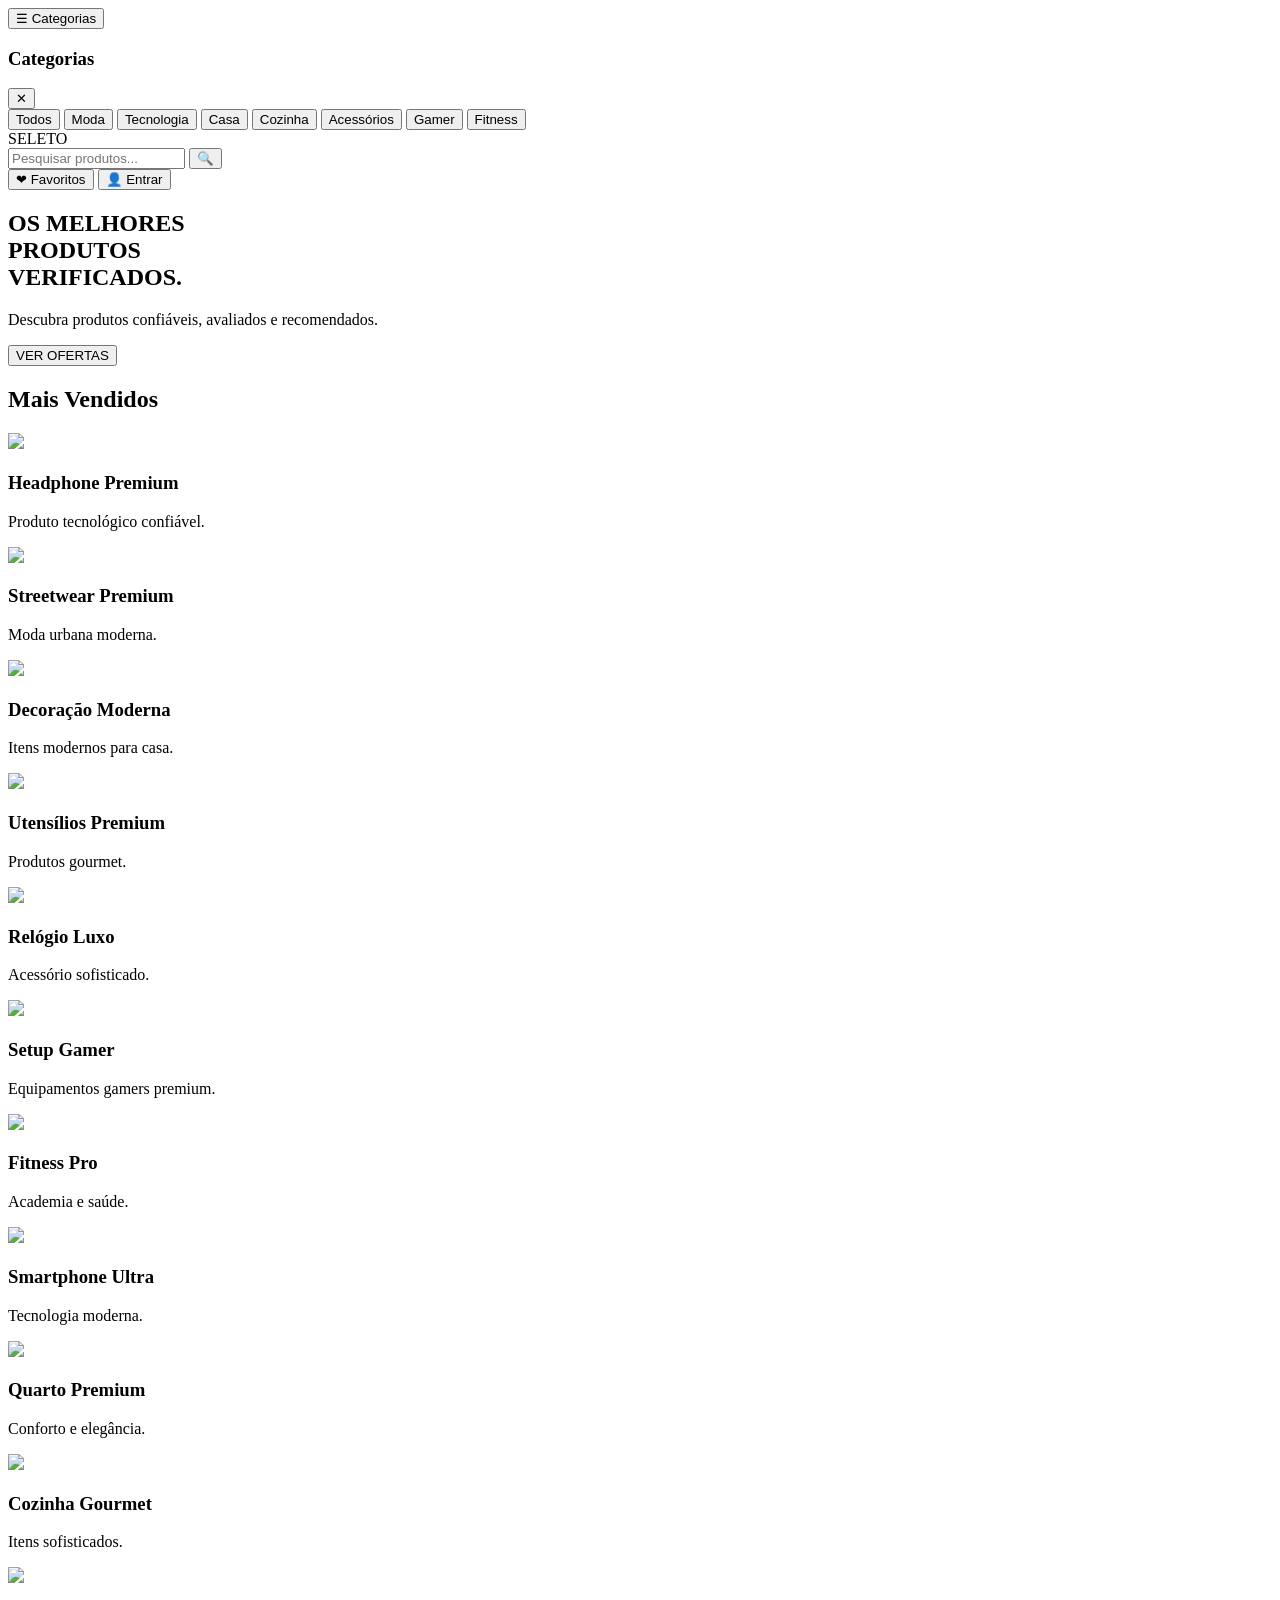
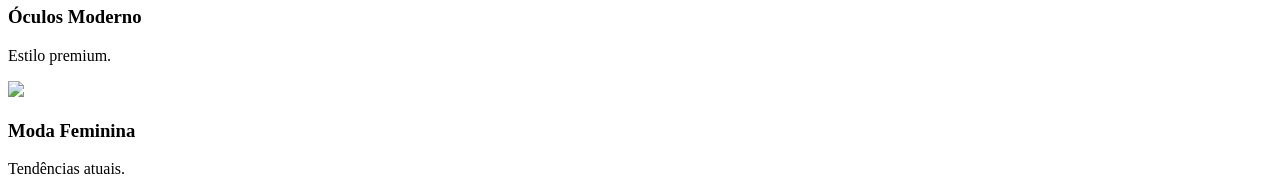
==== produtiva/index.html @ f263c17b "intial commit" ====
<!DOCTYPE html>
<html lang="pt-BR">

<head>

<meta charset="UTF-8">

<meta name="viewport" content="width=device-width, initial-scale=1.0">

<title>SELETO</title>

<link rel="stylesheet" href="style.css">

<link rel="preconnect" href="https://fonts.googleapis.com">

<link href="https://fonts.googleapis.com/css2?family=Inter:wght@300;400;500;600;700;800&display=swap" rel="stylesheet">

</head>

<body>

<!-- MENU BUTTON -->

<button class="menu-toggle" onclick="toggleSidebar()">
☰ Categorias
</button>

<!-- SIDEBAR -->

<aside class="sidebar" id="sidebar">

<div class="sidebar-header">

<h3>
Categorias
</h3>

<button class="close-sidebar" onclick="toggleSidebar()">
✕
</button>

</div>

<button onclick="filterCategory('todos')">
Todos
</button>

<button onclick="filterCategory('moda')">
Moda
</button>

<button onclick="filterCategory('tecnologia')">
Tecnologia
</button>

<button onclick="filterCategory('casa')">
Casa
</button>

<button onclick="filterCategory('cozinha')">
Cozinha
</button>

<button onclick="filterCategory('acessorios')">
Acessórios
</button>

<button onclick="filterCategory('gamer')">
Gamer
</button>

<button onclick="filterCategory('fitness')">
Fitness
</button>

</aside>

<!-- HEADER -->

<header>

<div class="topbar">

<div class="logo">
SELETO
</div>

<div class="search-box">

<input 
type="text"
placeholder="Pesquisar produtos..."
id="searchInput"
onkeyup="searchProducts()"
>

<button>
🔍
</button>

</div>

<div class="header-actions">

<button onclick="openPage('favorites-page')">
❤ Favoritos
</button>

<button onclick="openPage('login-page')">
👤 Entrar
</button>

</div>

</div>

</header>

<!-- HOME -->

<main class="main-content page active" id="home-page">

<!-- BANNER -->

<section class="banner">

<div class="banner-content">

<h1>

OS MELHORES<br>

PRODUTOS<br>

<span>
VERIFICADOS.
</span>

</h1>

<p>
Descubra produtos confiáveis, avaliados e recomendados.
</p>

<button>
VER OFERTAS
</button>

</div>

</section>

<!-- PRODUTOS -->

<section class="section">

<div class="section-header">

<h2>
Mais Vendidos
</h2>

</div>

<div class="products-grid">

<!-- 1 -->

<div class="product-card tecnologia">

<img src="https://images.unsplash.com/photo-1505740420928-5e560c06d30e?q=80&w=1200">

<h3>
Headphone Premium
</h3>

<p>
Produto tecnológico confiável.
</p>

</div>

<!-- 2 -->

<div class="product-card moda">

<img src="https://images.unsplash.com/photo-1523398002811-999ca8dec234?q=80&w=1200">

<h3>
Streetwear Premium
</h3>

<p>
Moda urbana moderna.
</p>

</div>

<!-- 3 -->

<div class="product-card casa">

<img src="https://images.unsplash.com/photo-1505693416388-ac5ce068fe85?q=80&w=1200">

<h3>
Decoração Moderna
</h3>

<p>
Itens modernos para casa.
</p>

</div>

<!-- 4 -->

<div class="product-card cozinha">

<img src="https://images.unsplash.com/photo-1516483638261-f4dbaf036963?q=80&w=1200">

<h3>
Utensílios Premium
</h3>

<p>
Produtos gourmet.
</p>

</div>

<!-- 5 -->

<div class="product-card acessorios">

<img src="https://images.unsplash.com/photo-1523170335258-f5ed11844a49?q=80&w=1200">

<h3>
Relógio Luxo
</h3>

<p>
Acessório sofisticado.
</p>

</div>

<!-- 6 -->

<div class="product-card gamer">

<img src="https://images.unsplash.com/photo-1542751371-adc38448a05e?q=80&w=1200">

<h3>
Setup Gamer
</h3>

<p>
Equipamentos gamers premium.
</p>

</div>

<!-- 7 -->

<div class="product-card fitness">

<img src="https://images.unsplash.com/photo-1517836357463-d25dfeac3438?q=80&w=1200">

<h3>
Fitness Pro
</h3>

<p>
Academia e saúde.
</p>

</div>

<!-- 8 -->

<div class="product-card tecnologia">

<img src="https://images.unsplash.com/photo-1511707171634-5f897ff02aa9?q=80&w=1200">

<h3>
Smartphone Ultra
</h3>

<p>
Tecnologia moderna.
</p>

</div>

<!-- 9 -->

<div class="product-card casa">

<img src="https://images.unsplash.com/photo-1494526585095-c41746248156?q=80&w=1200">

<h3>
Quarto Premium
</h3>

<p>
Conforto e elegância.
</p>

</div>

<!-- 10 -->

<div class="product-card cozinha">

<img src="https://images.unsplash.com/photo-1482049016688-2d3e1b311543?q=80&w=1200">

<h3>
Cozinha Gourmet
</h3>

<p>
Itens sofisticados.
</p>

</div>

<!-- 11 -->

<div class="product-card acessorios">

<img src="https://images.unsplash.com/photo-1517841905240-472988babdf9?q=80&w=1200">

<h3>
Óculos Moderno
</h3>

<p>
Estilo premium.
</p>

</div>

<!-- 12 -->

<div class="product-card moda">

<img src="https://images.unsplash.com/photo-1496747611176-843222e1e57c?q=80&w=1200">

<h3>
Moda Feminina
</h3>

<p>
Tendências atuais.
</p>

</div>

</div>

</section>

</main>

<script src="script.js"></script>

</body>

</html>
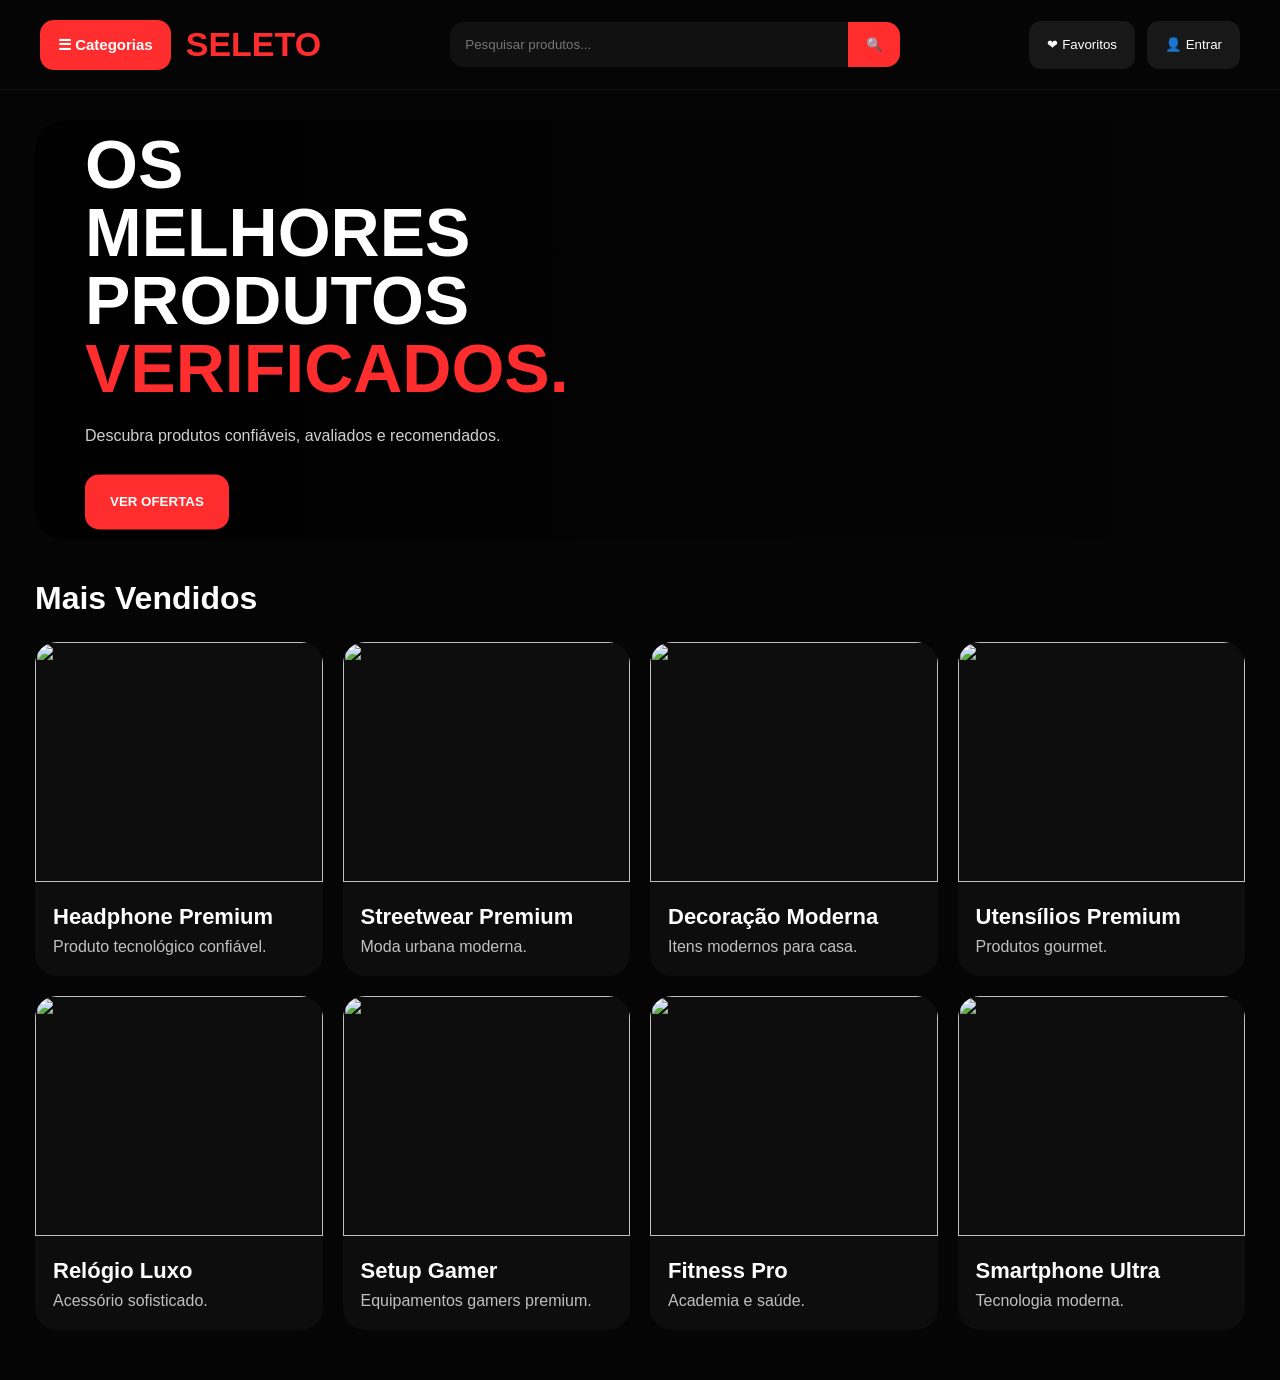
==== commit ba78e3b7: "intial commit" ====
--- a/produtiva/index.html
+++ b/produtiva/index.html
@@ -19,71 +19,77 @@
 
 <body>
 
-<!-- MENU BUTTON -->
+<!-- SIDEBAR -->
+
+<aside class="sidebar" id="sidebar">
+
+<div class="sidebar-header">
+
+<h3>
+Categorias
+</h3>
+
+<button class="close-sidebar" onclick="toggleSidebar()">
+✕
+</button>
+
+</div>
+
+<button onclick="filterCategory('todos')">
+Todos
+</button>
+
+<button onclick="filterCategory('moda')">
+Moda
+</button>
+
+<button onclick="filterCategory('tecnologia')">
+Tecnologia
+</button>
+
+<button onclick="filterCategory('casa')">
+Casa
+</button>
+
+<button onclick="filterCategory('cozinha')">
+Cozinha
+</button>
+
+<button onclick="filterCategory('acessorios')">
+Acessórios
+</button>
+
+<button onclick="filterCategory('gamer')">
+Gamer
+</button>
+
+<button onclick="filterCategory('fitness')">
+Fitness
+</button>
+
+</aside>
+
+<!-- HEADER -->
+
+<header>
+
+<div class="topbar">
+
+<!-- LEFT -->
+
+<div class="left-header">
 
 <button class="menu-toggle" onclick="toggleSidebar()">
 ☰ Categorias
 </button>
 
-<!-- SIDEBAR -->
-
-<aside class="sidebar" id="sidebar">
-
-<div class="sidebar-header">
-
-<h3>
-Categorias
-</h3>
-
-<button class="close-sidebar" onclick="toggleSidebar()">
-✕
-</button>
-
-</div>
-
-<button onclick="filterCategory('todos')">
-Todos
-</button>
-
-<button onclick="filterCategory('moda')">
-Moda
-</button>
-
-<button onclick="filterCategory('tecnologia')">
-Tecnologia
-</button>
-
-<button onclick="filterCategory('casa')">
-Casa
-</button>
-
-<button onclick="filterCategory('cozinha')">
-Cozinha
-</button>
-
-<button onclick="filterCategory('acessorios')">
-Acessórios
-</button>
-
-<button onclick="filterCategory('gamer')">
-Gamer
-</button>
-
-<button onclick="filterCategory('fitness')">
-Fitness
-</button>
-
-</aside>
-
-<!-- HEADER -->
-
-<header>
-
-<div class="topbar">
-
 <div class="logo">
 SELETO
 </div>
+
+</div>
+
+<!-- SEARCH -->
 
 <div class="search-box">
 
@@ -100,13 +106,15 @@
 
 </div>
 
+<!-- ACTIONS -->
+
 <div class="header-actions">
 
-<button onclick="openPage('favorites-page')">
+<button>
 ❤ Favoritos
 </button>
 
-<button onclick="openPage('login-page')">
+<button>
 👤 Entrar
 </button>
 
@@ -116,9 +124,9 @@
 
 </header>
 
-<!-- HOME -->
-
-<main class="main-content page active" id="home-page">
+<!-- MAIN -->
+
+<main class="main-content">
 
 <!-- BANNER -->
 
@@ -154,17 +162,13 @@
 
 <section class="section">
 
-<div class="section-header">
-
 <h2>
 Mais Vendidos
 </h2>
 
-</div>
-
 <div class="products-grid">
 
-<!-- 1 -->
+<!-- CARD -->
 
 <div class="product-card tecnologia">
 
@@ -180,7 +184,7 @@
 
 </div>
 
-<!-- 2 -->
+<!-- CARD -->
 
 <div class="product-card moda">
 
@@ -196,7 +200,7 @@
 
 </div>
 
-<!-- 3 -->
+<!-- CARD -->
 
 <div class="product-card casa">
 
@@ -212,7 +216,7 @@
 
 </div>
 
-<!-- 4 -->
+<!-- CARD -->
 
 <div class="product-card cozinha">
 
@@ -228,7 +232,7 @@
 
 </div>
 
-<!-- 5 -->
+<!-- CARD -->
 
 <div class="product-card acessorios">
 
@@ -244,7 +248,7 @@
 
 </div>
 
-<!-- 6 -->
+<!-- CARD -->
 
 <div class="product-card gamer">
 
@@ -260,7 +264,7 @@
 
 </div>
 
-<!-- 7 -->
+<!-- CARD -->
 
 <div class="product-card fitness">
 
@@ -276,7 +280,7 @@
 
 </div>
 
-<!-- 8 -->
+<!-- CARD -->
 
 <div class="product-card tecnologia">
 
@@ -292,70 +296,6 @@
 
 </div>
 
-<!-- 9 -->
-
-<div class="product-card casa">
-
-<img src="https://images.unsplash.com/photo-1494526585095-c41746248156?q=80&w=1200">
-
-<h3>
-Quarto Premium
-</h3>
-
-<p>
-Conforto e elegância.
-</p>
-
-</div>
-
-<!-- 10 -->
-
-<div class="product-card cozinha">
-
-<img src="https://images.unsplash.com/photo-1482049016688-2d3e1b311543?q=80&w=1200">
-
-<h3>
-Cozinha Gourmet
-</h3>
-
-<p>
-Itens sofisticados.
-</p>
-
-</div>
-
-<!-- 11 -->
-
-<div class="product-card acessorios">
-
-<img src="https://images.unsplash.com/photo-1517841905240-472988babdf9?q=80&w=1200">
-
-<h3>
-Óculos Moderno
-</h3>
-
-<p>
-Estilo premium.
-</p>
-
-</div>
-
-<!-- 12 -->
-
-<div class="product-card moda">
-
-<img src="https://images.unsplash.com/photo-1496747611176-843222e1e57c?q=80&w=1200">
-
-<h3>
-Moda Feminina
-</h3>
-
-<p>
-Tendências atuais.
-</p>
-
-</div>
-
 </div>
 
 </section>
--- a/produtiva/style.css
+++ b/produtiva/style.css
@@ -0,0 +1,384 @@
+*{
+margin:0;
+padding:0;
+box-sizing:border-box;
+font-family:'Inter',sans-serif;
+}
+
+body{
+background:#050505;
+color:white;
+overflow-x:hidden;
+}
+
+/* SIDEBAR */
+
+.sidebar{
+width:260px;
+height:100vh;
+
+background:#0d0d0d;
+
+padding:30px 20px;
+
+position:fixed;
+left:-300px;
+top:0;
+
+overflow:auto;
+
+transition:0.4s ease;
+
+z-index:1500;
+}
+
+.sidebar.active{
+left:0;
+}
+
+.sidebar-header{
+display:flex;
+justify-content:space-between;
+align-items:center;
+margin-bottom:25px;
+}
+
+.sidebar button{
+width:100%;
+height:52px;
+
+margin-bottom:14px;
+
+background:#181818;
+
+border:none;
+border-radius:14px;
+
+color:white;
+
+font-size:15px;
+font-weight:600;
+
+cursor:pointer;
+
+transition:0.3s;
+}
+
+.sidebar button:hover{
+background:#ff2d2d;
+}
+
+/* HEADER */
+
+header{
+position:fixed;
+top:0;
+left:0;
+right:0;
+
+height:90px;
+
+background:#050505;
+
+z-index:999;
+
+border-bottom:1px solid rgba(255,255,255,0.05);
+}
+
+.topbar{
+height:100%;
+
+padding:0 40px;
+
+display:flex;
+align-items:center;
+justify-content:space-between;
+
+gap:20px;
+}
+
+/* LEFT */
+
+.left-header{
+display:flex;
+align-items:center;
+gap:15px;
+}
+
+/* MENU BUTTON */
+
+.menu-toggle{
+height:50px;
+padding:0 18px;
+
+border:none;
+border-radius:14px;
+
+background:#ff2d2d;
+color:white;
+
+font-size:15px;
+font-weight:700;
+
+cursor:pointer;
+}
+
+/* LOGO */
+
+.logo{
+font-size:34px;
+font-weight:800;
+color:#ff2d2d;
+}
+
+/* SEARCH */
+
+.search-box{
+display:flex;
+
+width:450px;
+
+background:#111;
+
+border-radius:14px;
+
+overflow:hidden;
+}
+
+.search-box input{
+width:100%;
+
+padding:15px;
+
+background:transparent;
+
+border:none;
+outline:none;
+
+color:white;
+}
+
+.search-box button{
+width:60px;
+
+background:#ff2d2d;
+
+border:none;
+
+color:white;
+
+cursor:pointer;
+}
+
+/* ACTIONS */
+
+.header-actions{
+display:flex;
+gap:12px;
+}
+
+.header-actions button{
+height:48px;
+
+padding:0 18px;
+
+border:none;
+border-radius:12px;
+
+background:#181818;
+
+color:white;
+
+cursor:pointer;
+}
+
+/* MAIN */
+
+.main-content{
+padding-top:120px;
+padding-inline:35px;
+}
+
+/* BANNER */
+
+.banner{
+height:420px;
+
+border-radius:30px;
+
+overflow:hidden;
+
+position:relative;
+
+margin-bottom:40px;
+
+background:
+linear-gradient(to right, rgba(0,0,0,0.9), transparent),
+url('https://images.unsplash.com/photo-1512436991641-6745cdb1723f?q=80&w=1800')
+center/cover;
+}
+
+.banner-content{
+position:absolute;
+
+left:50px;
+top:50%;
+
+transform:translateY(-50%);
+
+max-width:500px;
+}
+
+.banner h1{
+font-size:68px;
+line-height:68px;
+
+margin-bottom:20px;
+}
+
+.banner span{
+color:#ff2d2d;
+}
+
+.banner p{
+color:#d0d0d0;
+
+margin-bottom:25px;
+
+line-height:1.7;
+}
+
+.banner button{
+height:55px;
+
+padding:0 25px;
+
+border:none;
+border-radius:14px;
+
+background:#ff2d2d;
+
+color:white;
+
+font-weight:700;
+
+cursor:pointer;
+}
+
+/* SECTION */
+
+.section{
+margin-bottom:50px;
+}
+
+.section h2{
+font-size:32px;
+margin-bottom:25px;
+}
+
+/* GRID */
+
+.products-grid{
+display:grid;
+
+grid-template-columns:
+repeat(auto-fit,minmax(240px,1fr));
+
+gap:20px;
+}
+
+/* CARD */
+
+.product-card{
+background:#0d0d0d;
+
+border-radius:22px;
+
+overflow:hidden;
+
+cursor:pointer;
+
+transition:0.3s;
+}
+
+.product-card:hover{
+transform:
+translateY(-5px);
+}
+
+.product-card img{
+width:100%;
+height:240px;
+
+object-fit:cover;
+}
+
+.product-card h3{
+padding:18px 18px 8px;
+
+font-size:22px;
+}
+
+.product-card p{
+padding:0 18px 20px;
+
+color:#c0c0c0;
+}
+
+/* RESPONSIVO */
+
+@media(max-width:1000px){
+
+.banner h1{
+font-size:48px;
+line-height:50px;
+}
+
+.search-box{
+width:100%;
+max-width:400px;
+}
+
+}
+
+@media(max-width:700px){
+
+.topbar{
+padding:15px 20px;
+
+flex-direction:column;
+
+height:auto;
+}
+
+.search-box{
+width:100%;
+}
+
+.main-content{
+padding-top:190px;
+padding-inline:20px;
+}
+
+.banner{
+height:500px;
+}
+
+.banner-content{
+left:30px;
+right:30px;
+
+max-width:100%;
+}
+
+.banner h1{
+font-size:40px;
+line-height:42px;
+}
+
+.left-header{
+width:100%;
+justify-content:space-between;
+}
+
+}
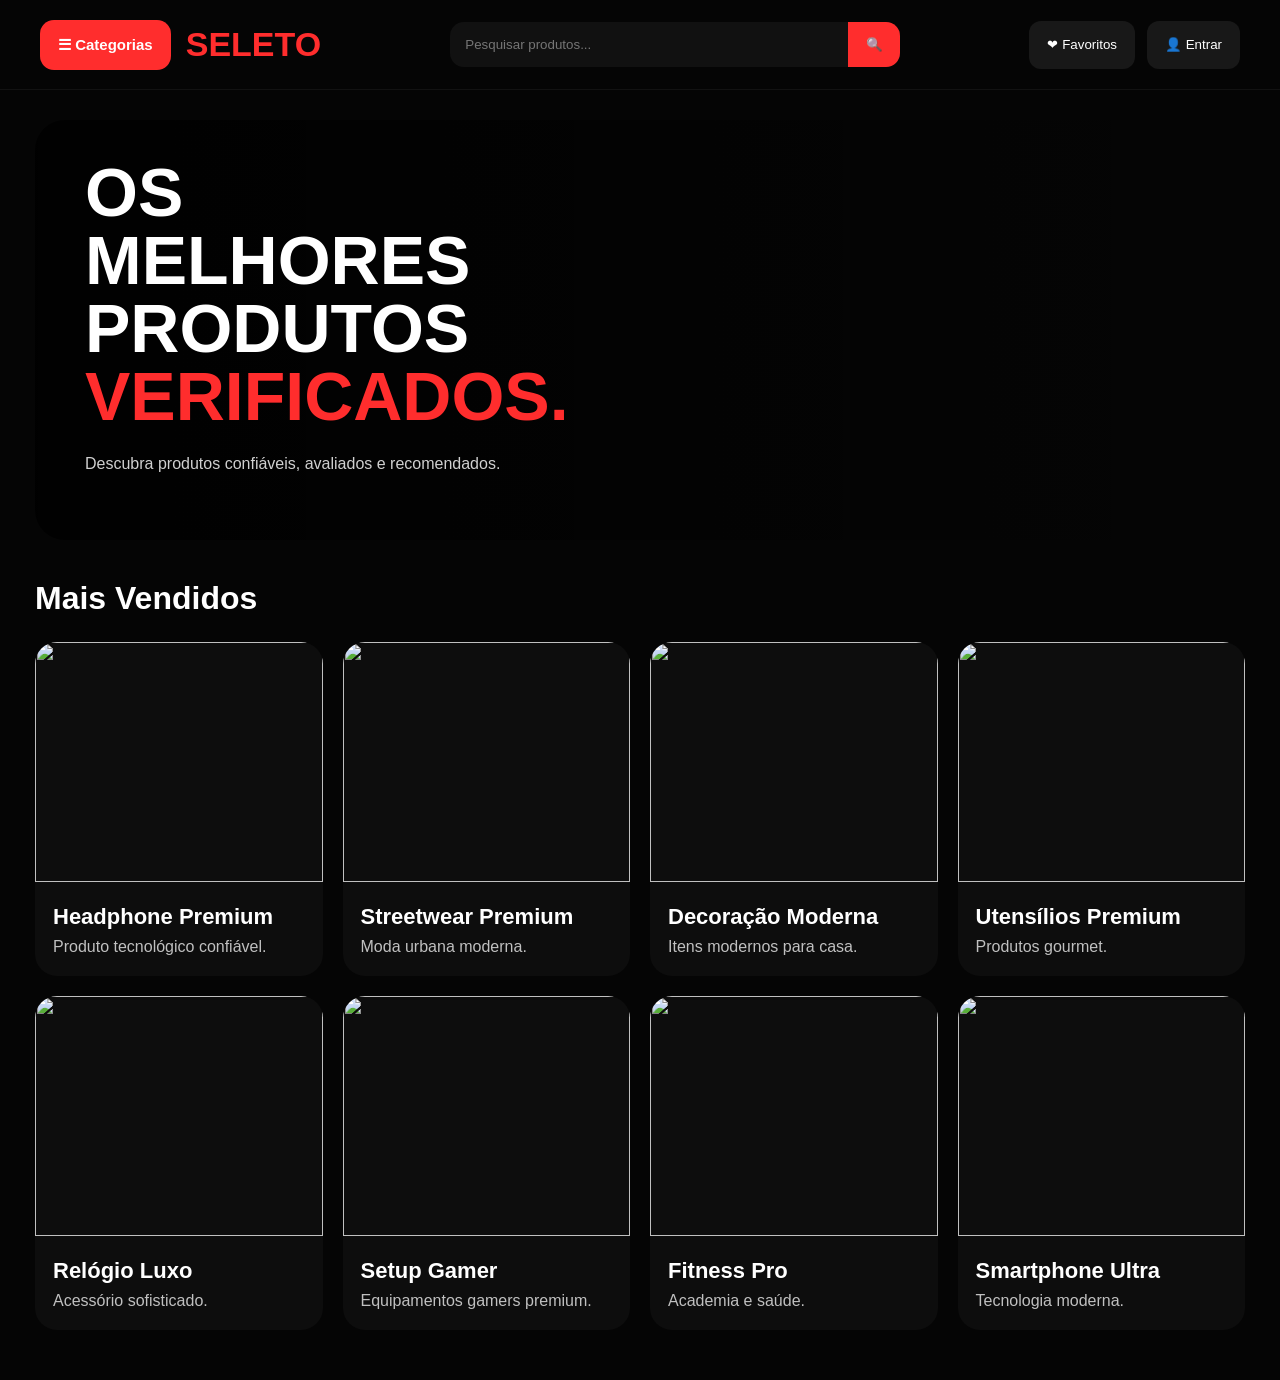
==== commit 52a79c08: "intial commit" ====
--- a/produtiva/index.html
+++ b/produtiva/index.html
@@ -150,10 +150,6 @@
 Descubra produtos confiáveis, avaliados e recomendados.
 </p>
 
-<button>
-VER OFERTAS
-</button>
-
 </div>
 
 </section>
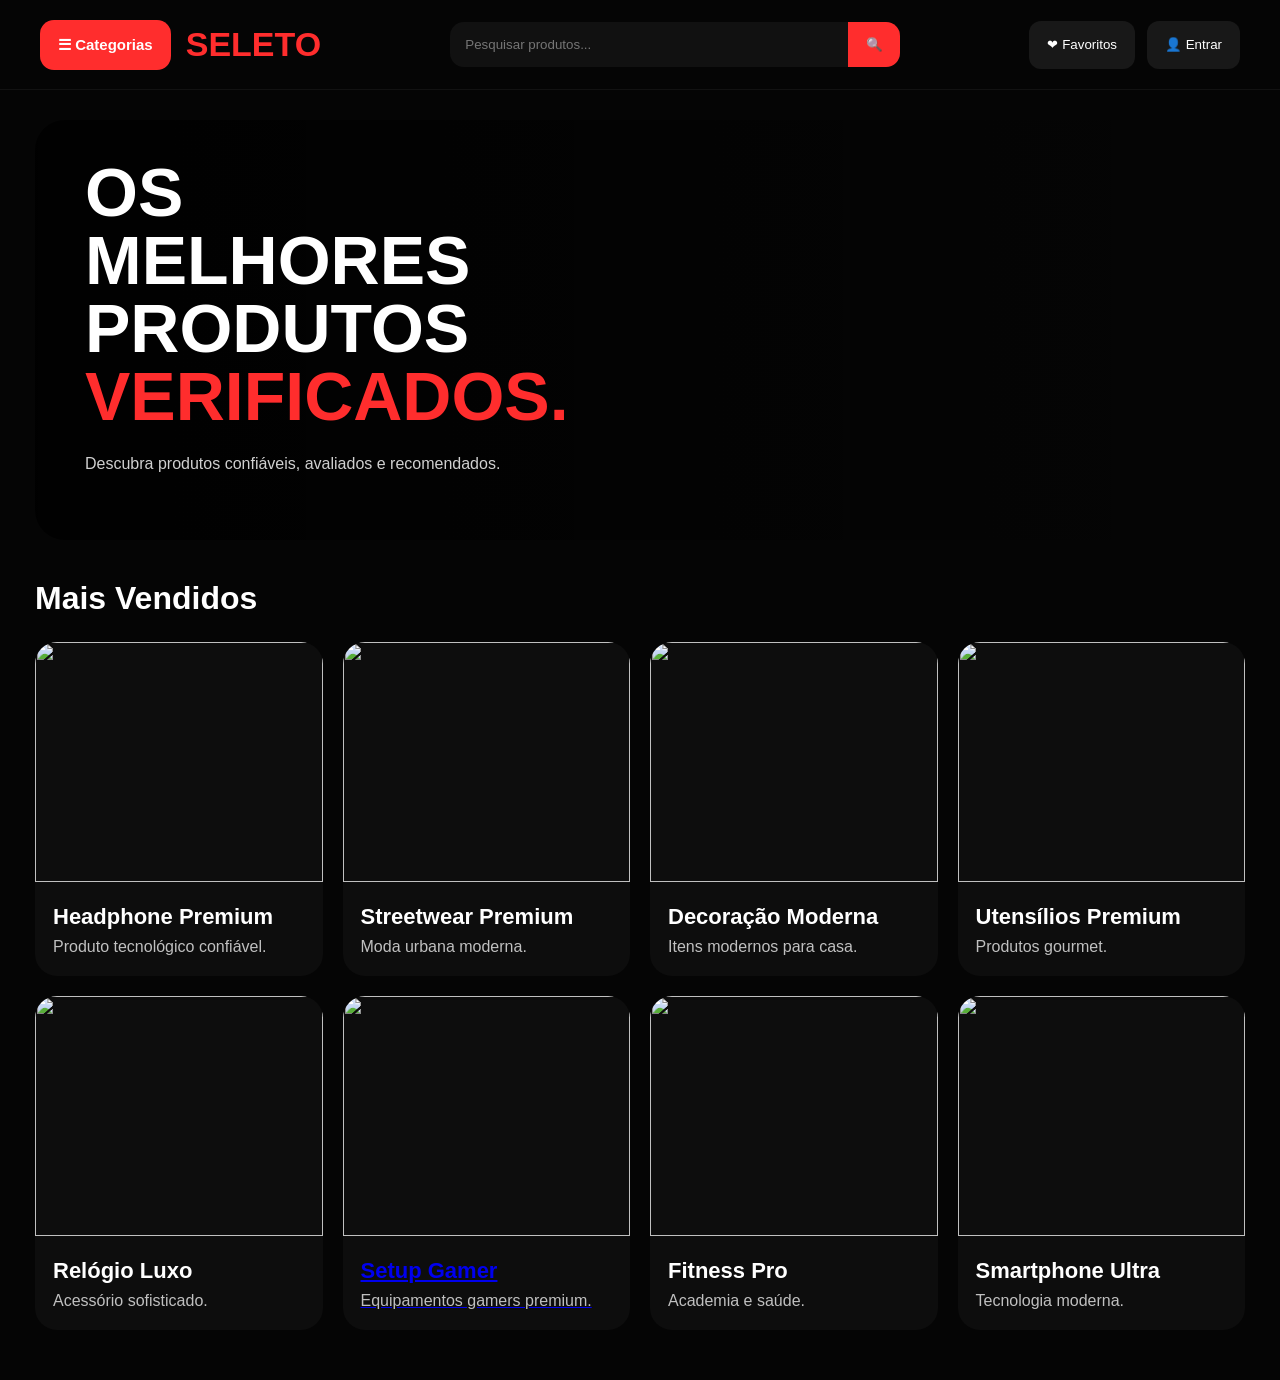
==== commit 196725bf: "adiçao da pagina setup gamer" ====
--- a/produtiva/index.html
+++ b/produtiva/index.html
@@ -246,6 +246,8 @@
 
 <!-- CARD -->
 
+<a href="setup-gamer.html">
+
 <div class="product-card gamer">
 
 <img src="https://images.unsplash.com/photo-1542751371-adc38448a05e?q=80&w=1200">
@@ -259,6 +261,7 @@
 </p>
 
 </div>
+</a>
 
 <!-- CARD -->
 
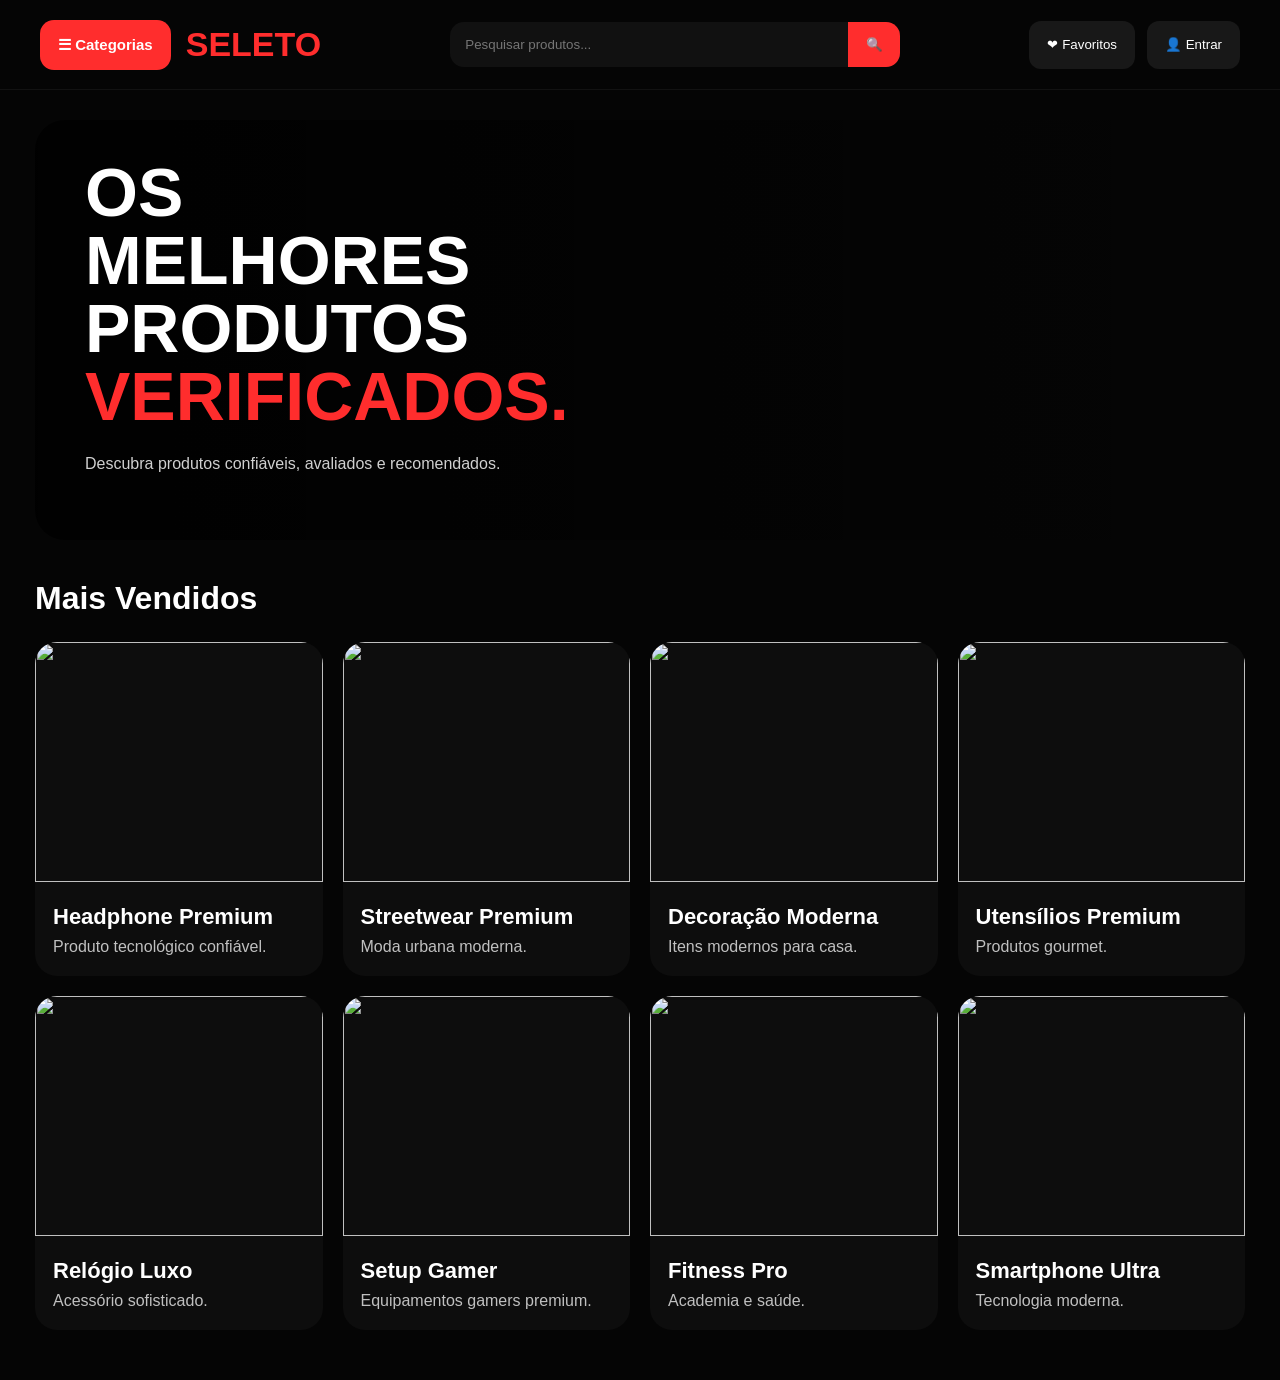
==== commit 27b4c009: "intial commit" ====
--- a/produtiva/index.html
+++ b/produtiva/index.html
@@ -246,7 +246,7 @@
 
 <!-- CARD -->
 
-<a href="setup-gamer.html">
+<a href="setup-gamer.html" class="product-link">
 
 <div class="product-card gamer">
 
--- a/produtiva/style.css
+++ b/produtiva/style.css
@@ -248,23 +248,6 @@
 line-height:1.7;
 }
 
-.banner button{
-height:55px;
-
-padding:0 25px;
-
-border:none;
-border-radius:14px;
-
-background:#ff2d2d;
-
-color:white;
-
-font-weight:700;
-
-cursor:pointer;
-}
-
 /* SECTION */
 
 .section{
@@ -302,8 +285,7 @@
 }
 
 .product-card:hover{
-transform:
-translateY(-5px);
+transform:translateY(-5px);
 }
 
 .product-card img{
@@ -323,6 +305,36 @@
 padding:0 18px 20px;
 
 color:#c0c0c0;
+}
+
+/* LINK DOS PRODUTOS */
+
+.product-link{
+text-decoration:none;
+color:white;
+display:block;
+}
+
+/* BOTÃO VOLTAR */
+
+.back-button{
+height:50px;
+padding:0 18px;
+
+border:none;
+border-radius:14px;
+
+background:#ff2d2d;
+color:white;
+
+font-size:15px;
+font-weight:700;
+
+cursor:pointer;
+
+display:flex;
+align-items:center;
+justify-content:center;
 }
 
 /* RESPONSIVO */
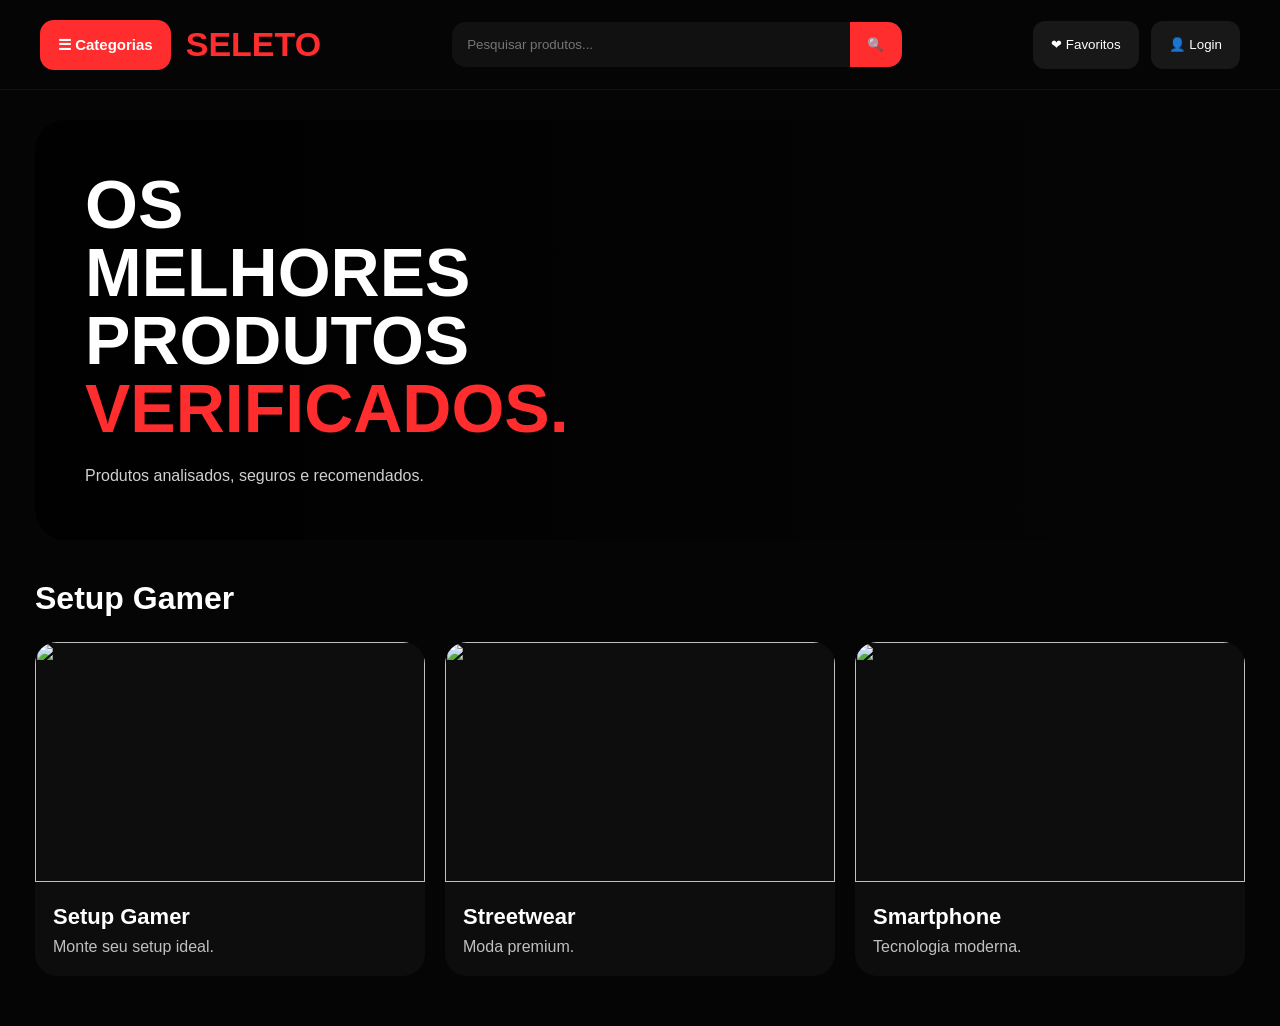
==== commit a3cb47ef: "melhora no site" ====
--- a/produtiva/index.html
+++ b/produtiva/index.html
@@ -4,7 +4,6 @@
 <head>
 
 <meta charset="UTF-8">
-
 <meta name="viewport" content="width=device-width, initial-scale=1.0">
 
 <title>SELETO</title>
@@ -29,7 +28,7 @@
 Categorias
 </h3>
 
-<button class="close-sidebar" onclick="toggleSidebar()">
+<button onclick="toggleSidebar()">
 ✕
 </button>
 
@@ -39,6 +38,10 @@
 Todos
 </button>
 
+<button onclick="filterCategory('gamer')">
+Gamer
+</button>
+
 <button onclick="filterCategory('moda')">
 Moda
 </button>
@@ -51,22 +54,6 @@
 Casa
 </button>
 
-<button onclick="filterCategory('cozinha')">
-Cozinha
-</button>
-
-<button onclick="filterCategory('acessorios')">
-Acessórios
-</button>
-
-<button onclick="filterCategory('gamer')">
-Gamer
-</button>
-
-<button onclick="filterCategory('fitness')">
-Fitness
-</button>
-
 </aside>
 
 <!-- HEADER -->
@@ -74,8 +61,6 @@
 <header>
 
 <div class="topbar">
-
-<!-- LEFT -->
 
 <div class="left-header">
 
@@ -88,8 +73,6 @@
 </div>
 
 </div>
-
-<!-- SEARCH -->
 
 <div class="search-box">
 
@@ -106,8 +89,6 @@
 
 </div>
 
-<!-- ACTIONS -->
-
 <div class="header-actions">
 
 <button>
@@ -115,7 +96,7 @@
 </button>
 
 <button>
-👤 Entrar
+👤 Login
 </button>
 
 </div>
@@ -147,146 +128,70 @@
 </h1>
 
 <p>
-Descubra produtos confiáveis, avaliados e recomendados.
+
+Produtos analisados,
+seguros e recomendados.
+
 </p>
 
 </div>
 
 </section>
 
-<!-- PRODUTOS -->
+<!-- CATALOGO -->
 
 <section class="section">
 
 <h2>
-Mais Vendidos
+Setup Gamer
 </h2>
 
 <div class="products-grid">
 
 <!-- CARD -->
 
+<a href="setup-gamer.html" class="product-link">
+
+<div class="product-card gamer">
+
+<img src="https://images.unsplash.com/photo-1542751371-adc38448a05e?q=80&w=1200">
+
+<h3>
+Setup Gamer
+</h3>
+
+<p>
+Monte seu setup ideal.
+</p>
+
+</div>
+
+</a>
+
+<!-- CARD -->
+
+<div class="product-card moda">
+
+<img src="https://images.unsplash.com/photo-1523398002811-999ca8dec234?q=80&w=1200">
+
+<h3>
+Streetwear
+</h3>
+
+<p>
+Moda premium.
+</p>
+
+</div>
+
+<!-- CARD -->
+
 <div class="product-card tecnologia">
 
-<img src="https://images.unsplash.com/photo-1505740420928-5e560c06d30e?q=80&w=1200">
-
-<h3>
-Headphone Premium
-</h3>
-
-<p>
-Produto tecnológico confiável.
-</p>
-
-</div>
-
-<!-- CARD -->
-
-<div class="product-card moda">
-
-<img src="https://images.unsplash.com/photo-1523398002811-999ca8dec234?q=80&w=1200">
-
-<h3>
-Streetwear Premium
-</h3>
-
-<p>
-Moda urbana moderna.
-</p>
-
-</div>
-
-<!-- CARD -->
-
-<div class="product-card casa">
-
-<img src="https://images.unsplash.com/photo-1505693416388-ac5ce068fe85?q=80&w=1200">
-
-<h3>
-Decoração Moderna
-</h3>
-
-<p>
-Itens modernos para casa.
-</p>
-
-</div>
-
-<!-- CARD -->
-
-<div class="product-card cozinha">
-
-<img src="https://images.unsplash.com/photo-1516483638261-f4dbaf036963?q=80&w=1200">
-
-<h3>
-Utensílios Premium
-</h3>
-
-<p>
-Produtos gourmet.
-</p>
-
-</div>
-
-<!-- CARD -->
-
-<div class="product-card acessorios">
-
-<img src="https://images.unsplash.com/photo-1523170335258-f5ed11844a49?q=80&w=1200">
-
-<h3>
-Relógio Luxo
-</h3>
-
-<p>
-Acessório sofisticado.
-</p>
-
-</div>
-
-<!-- CARD -->
-
-<a href="setup-gamer.html" class="product-link">
-
-<div class="product-card gamer">
-
-<img src="https://images.unsplash.com/photo-1542751371-adc38448a05e?q=80&w=1200">
-
-<h3>
-Setup Gamer
-</h3>
-
-<p>
-Equipamentos gamers premium.
-</p>
-
-</div>
-</a>
-
-<!-- CARD -->
-
-<div class="product-card fitness">
-
-<img src="https://images.unsplash.com/photo-1517836357463-d25dfeac3438?q=80&w=1200">
-
-<h3>
-Fitness Pro
-</h3>
-
-<p>
-Academia e saúde.
-</p>
-
-</div>
-
-<!-- CARD -->
-
-<div class="product-card tecnologia">
-
 <img src="https://images.unsplash.com/photo-1511707171634-5f897ff02aa9?q=80&w=1200">
 
 <h3>
-Smartphone Ultra
+Smartphone
 </h3>
 
 <p>
--- a/produtiva/style.css
+++ b/produtiva/style.css
@@ -11,24 +11,16 @@
 overflow-x:hidden;
 }
 
-/* SIDEBAR */
-
 .sidebar{
 width:260px;
 height:100vh;
-
 background:#0d0d0d;
-
 padding:30px 20px;
-
 position:fixed;
 left:-300px;
 top:0;
-
 overflow:auto;
-
 transition:0.4s ease;
-
 z-index:1500;
 }
 
@@ -46,58 +38,33 @@
 .sidebar button{
 width:100%;
 height:52px;
-
 margin-bottom:14px;
-
 background:#181818;
-
 border:none;
 border-radius:14px;
-
-color:white;
-
-font-size:15px;
-font-weight:600;
-
-cursor:pointer;
-
-transition:0.3s;
-}
-
-.sidebar button:hover{
-background:#ff2d2d;
-}
-
-/* HEADER */
+color:white;
+cursor:pointer;
+}
 
 header{
 position:fixed;
 top:0;
 left:0;
 right:0;
-
 height:90px;
-
 background:#050505;
-
 z-index:999;
-
 border-bottom:1px solid rgba(255,255,255,0.05);
 }
 
 .topbar{
 height:100%;
-
 padding:0 40px;
-
 display:flex;
 align-items:center;
 justify-content:space-between;
-
 gap:20px;
 }
-
-/* LEFT */
 
 .left-header{
 display:flex;
@@ -105,25 +72,18 @@
 gap:15px;
 }
 
-/* MENU BUTTON */
-
-.menu-toggle{
+.menu-toggle,
+.back-button{
 height:50px;
 padding:0 18px;
-
 border:none;
 border-radius:14px;
-
 background:#ff2d2d;
 color:white;
-
 font-size:15px;
 font-weight:700;
-
-cursor:pointer;
-}
-
-/* LOGO */
+cursor:pointer;
+}
 
 .logo{
 font-size:34px;
@@ -131,46 +91,30 @@
 color:#ff2d2d;
 }
 
-/* SEARCH */
-
 .search-box{
 display:flex;
-
 width:450px;
-
 background:#111;
-
 border-radius:14px;
-
 overflow:hidden;
 }
 
 .search-box input{
 width:100%;
-
 padding:15px;
-
 background:transparent;
-
 border:none;
 outline:none;
-
 color:white;
 }
 
 .search-box button{
 width:60px;
-
 background:#ff2d2d;
-
-border:none;
-
-color:white;
-
-cursor:pointer;
-}
-
-/* ACTIONS */
+border:none;
+color:white;
+cursor:pointer;
+}
 
 .header-actions{
 display:flex;
@@ -179,37 +123,24 @@
 
 .header-actions button{
 height:48px;
-
 padding:0 18px;
-
 border:none;
 border-radius:12px;
-
 background:#181818;
-
-color:white;
-
-cursor:pointer;
-}
-
-/* MAIN */
+color:white;
+cursor:pointer;
+}
 
 .main-content{
 padding-top:120px;
 padding-inline:35px;
 }
 
-/* BANNER */
-
 .banner{
 height:420px;
-
 border-radius:30px;
-
 overflow:hidden;
-
 position:relative;
-
 margin-bottom:40px;
 
 background:
@@ -220,19 +151,15 @@
 
 .banner-content{
 position:absolute;
-
 left:50px;
 top:50%;
-
 transform:translateY(-50%);
-
 max-width:500px;
 }
 
 .banner h1{
 font-size:68px;
 line-height:68px;
-
 margin-bottom:20px;
 }
 
@@ -242,13 +169,8 @@
 
 .banner p{
 color:#d0d0d0;
-
-margin-bottom:25px;
-
 line-height:1.7;
 }
-
-/* SECTION */
 
 .section{
 margin-bottom:50px;
@@ -259,28 +181,17 @@
 margin-bottom:25px;
 }
 
-/* GRID */
-
 .products-grid{
 display:grid;
-
-grid-template-columns:
-repeat(auto-fit,minmax(240px,1fr));
-
+grid-template-columns:repeat(auto-fit,minmax(240px,1fr));
 gap:20px;
 }
-
-/* CARD */
 
 .product-card{
 background:#0d0d0d;
-
 border-radius:22px;
-
 overflow:hidden;
-
-cursor:pointer;
-
+cursor:pointer;
 transition:0.3s;
 }
 
@@ -291,23 +202,18 @@
 .product-card img{
 width:100%;
 height:240px;
-
 object-fit:cover;
 }
 
 .product-card h3{
 padding:18px 18px 8px;
-
 font-size:22px;
 }
 
 .product-card p{
 padding:0 18px 20px;
-
 color:#c0c0c0;
 }
-
-/* LINK DOS PRODUTOS */
 
 .product-link{
 text-decoration:none;
@@ -315,40 +221,98 @@
 display:block;
 }
 
-/* BOTÃO VOLTAR */
-
-.back-button{
-height:50px;
-padding:0 18px;
-
+/* PRODUTO */
+
+.product-page{
+display:grid;
+grid-template-columns:1fr 1fr;
+gap:40px;
+margin-bottom:50px;
+}
+
+.main-product-image{
+width:100%;
+height:600px;
+object-fit:cover;
+border-radius:24px;
+}
+
+.product-info-page h1{
+font-size:48px;
+margin-bottom:15px;
+}
+
+.category{
+color:#ff2d2d;
+margin-bottom:20px;
+}
+
+.description{
+color:#c0c0c0;
+line-height:1.8;
+margin-bottom:30px;
+}
+
+.product-buttons{
+display:flex;
+gap:15px;
+}
+
+.favorite-btn,
+.buy-btn,
+.comment-btn{
+height:52px;
+padding:0 25px;
 border:none;
 border-radius:14px;
-
+font-weight:700;
+cursor:pointer;
+}
+
+.favorite-btn{
+background:#181818;
+color:white;
+}
+
+.buy-btn,
+.comment-btn{
 background:#ff2d2d;
 color:white;
-
-font-size:15px;
-font-weight:700;
-
-cursor:pointer;
-
-display:flex;
-align-items:center;
-justify-content:center;
-}
-
-/* RESPONSIVO */
-
-@media(max-width:1000px){
-
-.banner h1{
-font-size:48px;
-line-height:50px;
-}
-
-.search-box{
-width:100%;
-max-width:400px;
+}
+
+.comments{
+margin-bottom:50px;
+}
+
+.comments textarea{
+width:100%;
+height:140px;
+background:#111;
+border:none;
+border-radius:18px;
+padding:20px;
+color:white;
+resize:none;
+margin:20px 0;
+}
+
+#commentsList{
+display:flex;
+flex-direction:column;
+gap:15px;
+margin-top:20px;
+}
+
+.comment{
+background:#111;
+padding:20px;
+border-radius:18px;
+}
+
+@media(max-width:900px){
+
+.product-page{
+grid-template-columns:1fr;
 }
 
 }
@@ -357,9 +321,7 @@
 
 .topbar{
 padding:15px 20px;
-
 flex-direction:column;
-
 height:auto;
 }
 
@@ -379,7 +341,6 @@
 .banner-content{
 left:30px;
 right:30px;
-
 max-width:100%;
 }
 
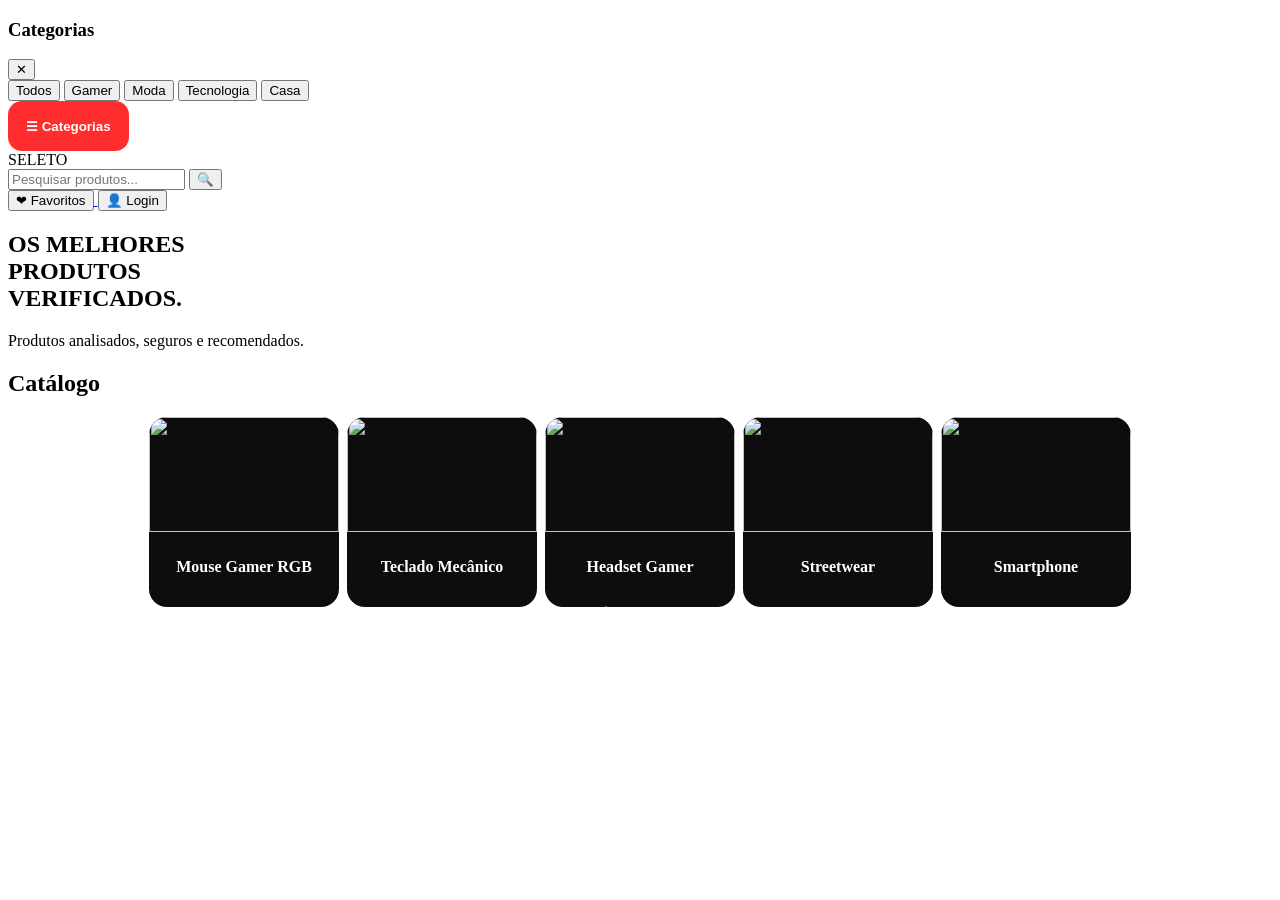
==== commit 276dc966: "intial commit" ====
--- a/produtiva/index.html
+++ b/produtiva/index.html
@@ -91,9 +91,13 @@
 
 <div class="header-actions">
 
+<a href="favoritos.html">
+
 <button>
 ❤ Favoritos
 </button>
+
+</a>
 
 <button>
 👤 Login
@@ -143,62 +147,10 @@
 <section class="section">
 
 <h2>
-Setup Gamer
+Catálogo
 </h2>
 
-<div class="products-grid">
-
-<!-- CARD -->
-
-<a href="setup-gamer.html" class="product-link">
-
-<div class="product-card gamer">
-
-<img src="https://images.unsplash.com/photo-1542751371-adc38448a05e?q=80&w=1200">
-
-<h3>
-Setup Gamer
-</h3>
-
-<p>
-Monte seu setup ideal.
-</p>
-
-</div>
-
-</a>
-
-<!-- CARD -->
-
-<div class="product-card moda">
-
-<img src="https://images.unsplash.com/photo-1523398002811-999ca8dec234?q=80&w=1200">
-
-<h3>
-Streetwear
-</h3>
-
-<p>
-Moda premium.
-</p>
-
-</div>
-
-<!-- CARD -->
-
-<div class="product-card tecnologia">
-
-<img src="https://images.unsplash.com/photo-1511707171634-5f897ff02aa9?q=80&w=1200">
-
-<h3>
-Smartphone
-</h3>
-
-<p>
-Tecnologia moderna.
-</p>
-
-</div>
+<div class="products-grid" id="productsGrid">
 
 </div>
 
@@ -206,6 +158,7 @@
 
 </main>
 
+<script src="produtos.js"></script>
 <script src="script.js"></script>
 
 </body>
--- a/produtiva/style.css
+++ b/produtiva/style.css
@@ -1,198 +1,32 @@
-*{
-margin:0;
-padding:0;
-box-sizing:border-box;
-font-family:'Inter',sans-serif;
+.products-grid{
+display:grid;
+
+grid-template-columns:
+repeat(auto-fit,minmax(170px,190px));
+
+justify-content:center;
+
+gap:8px;
 }
 
-body{
-background:#050505;
-color:white;
-overflow-x:hidden;
-}
-
-.sidebar{
-width:260px;
-height:100vh;
-background:#0d0d0d;
-padding:30px 20px;
-position:fixed;
-left:-300px;
-top:0;
-overflow:auto;
-transition:0.4s ease;
-z-index:1500;
-}
-
-.sidebar.active{
-left:0;
-}
-
-.sidebar-header{
-display:flex;
-justify-content:space-between;
-align-items:center;
-margin-bottom:25px;
-}
-
-.sidebar button{
-width:100%;
-height:52px;
-margin-bottom:14px;
-background:#181818;
-border:none;
-border-radius:14px;
-color:white;
-cursor:pointer;
-}
-
-header{
-position:fixed;
-top:0;
-left:0;
-right:0;
-height:90px;
-background:#050505;
-z-index:999;
-border-bottom:1px solid rgba(255,255,255,0.05);
-}
-
-.topbar{
-height:100%;
-padding:0 40px;
-display:flex;
-align-items:center;
-justify-content:space-between;
-gap:20px;
-}
-
-.left-header{
-display:flex;
-align-items:center;
-gap:15px;
-}
-
-.menu-toggle,
-.back-button{
-height:50px;
-padding:0 18px;
-border:none;
-border-radius:14px;
-background:#ff2d2d;
-color:white;
-font-size:15px;
-font-weight:700;
-cursor:pointer;
-}
-
-.logo{
-font-size:34px;
-font-weight:800;
-color:#ff2d2d;
-}
-
-.search-box{
-display:flex;
-width:450px;
-background:#111;
-border-radius:14px;
-overflow:hidden;
-}
-
-.search-box input{
-width:100%;
-padding:15px;
-background:transparent;
-border:none;
-outline:none;
-color:white;
-}
-
-.search-box button{
-width:60px;
-background:#ff2d2d;
-border:none;
-color:white;
-cursor:pointer;
-}
-
-.header-actions{
-display:flex;
-gap:12px;
-}
-
-.header-actions button{
-height:48px;
-padding:0 18px;
-border:none;
-border-radius:12px;
-background:#181818;
-color:white;
-cursor:pointer;
-}
-
-.main-content{
-padding-top:120px;
-padding-inline:35px;
-}
-
-.banner{
-height:420px;
-border-radius:30px;
-overflow:hidden;
-position:relative;
-margin-bottom:40px;
-
-background:
-linear-gradient(to right, rgba(0,0,0,0.9), transparent),
-url('https://images.unsplash.com/photo-1512436991641-6745cdb1723f?q=80&w=1800')
-center/cover;
-}
-
-.banner-content{
-position:absolute;
-left:50px;
-top:50%;
-transform:translateY(-50%);
-max-width:500px;
-}
-
-.banner h1{
-font-size:68px;
-line-height:68px;
-margin-bottom:20px;
-}
-
-.banner span{
-color:#ff2d2d;
-}
-
-.banner p{
-color:#d0d0d0;
-line-height:1.7;
-}
-
-.section{
-margin-bottom:50px;
-}
-
-.section h2{
-font-size:32px;
-margin-bottom:25px;
-}
-
-.products-grid{
-display:grid;
-grid-template-columns:repeat(auto-fit,minmax(240px,1fr));
-gap:20px;
-}
+/* CARD */
 
 .product-card{
+width:190px;
+height:190px;
+
 background:#0d0d0d;
-border-radius:22px;
+
+border-radius:18px;
+
 overflow:hidden;
+
 cursor:pointer;
+
 transition:0.3s;
+
+display:flex;
+flex-direction:column;
 }
 
 .product-card:hover{
@@ -201,157 +35,75 @@
 
 .product-card img{
 width:100%;
-height:240px;
+
+height:115px;
+
 object-fit:cover;
+
+display:block;
+
+margin:auto;
 }
 
 .product-card h3{
-padding:18px 18px 8px;
-font-size:22px;
+padding:10px 10px 2px;
+
+font-size:16px;
+
+text-align:center;
+
+color:white;
 }
 
 .product-card p{
-padding:0 18px 20px;
+padding:0 10px 10px;
+
 color:#c0c0c0;
+
+font-size:12px;
+
+text-align:center;
 }
+
+/* LINKS */
 
 .product-link{
 text-decoration:none;
+
 color:white;
+
 display:block;
 }
 
-/* PRODUTO */
-
-.product-page{
-display:grid;
-grid-template-columns:1fr 1fr;
-gap:40px;
-margin-bottom:50px;
-}
-
-.main-product-image{
-width:100%;
-height:600px;
-object-fit:cover;
-border-radius:24px;
-}
-
-.product-info-page h1{
-font-size:48px;
-margin-bottom:15px;
-}
-
-.category{
-color:#ff2d2d;
-margin-bottom:20px;
-}
-
-.description{
-color:#c0c0c0;
-line-height:1.8;
-margin-bottom:30px;
-}
-
-.product-buttons{
-display:flex;
-gap:15px;
-}
+/* BOTÕES */
 
 .favorite-btn,
 .buy-btn,
-.comment-btn{
-height:52px;
-padding:0 25px;
+.comment-btn,
+.menu-toggle,
+.back-button{
+height:50px;
+
+padding:0 18px;
+
 border:none;
 border-radius:14px;
+
+background:#ff2d2d;
+
+color:white;
+
 font-weight:700;
+
 cursor:pointer;
+
+transition:0.3s;
 }
 
-.favorite-btn{
-background:#181818;
-color:white;
-}
-
-.buy-btn,
-.comment-btn{
-background:#ff2d2d;
-color:white;
-}
-
-.comments{
-margin-bottom:50px;
-}
-
-.comments textarea{
-width:100%;
-height:140px;
-background:#111;
-border:none;
-border-radius:18px;
-padding:20px;
-color:white;
-resize:none;
-margin:20px 0;
-}
-
-#commentsList{
-display:flex;
-flex-direction:column;
-gap:15px;
-margin-top:20px;
-}
-
-.comment{
-background:#111;
-padding:20px;
-border-radius:18px;
-}
-
-@media(max-width:900px){
-
-.product-page{
-grid-template-columns:1fr;
-}
-
-}
-
-@media(max-width:700px){
-
-.topbar{
-padding:15px 20px;
-flex-direction:column;
-height:auto;
-}
-
-.search-box{
-width:100%;
-}
-
-.main-content{
-padding-top:190px;
-padding-inline:20px;
-}
-
-.banner{
-height:500px;
-}
-
-.banner-content{
-left:30px;
-right:30px;
-max-width:100%;
-}
-
-.banner h1{
-font-size:40px;
-line-height:42px;
-}
-
-.left-header{
-width:100%;
-justify-content:space-between;
-}
-
+.favorite-btn:hover,
+.buy-btn:hover,
+.comment-btn:hover,
+.menu-toggle:hover,
+.back-button:hover{
+opacity:0.9;
 }
